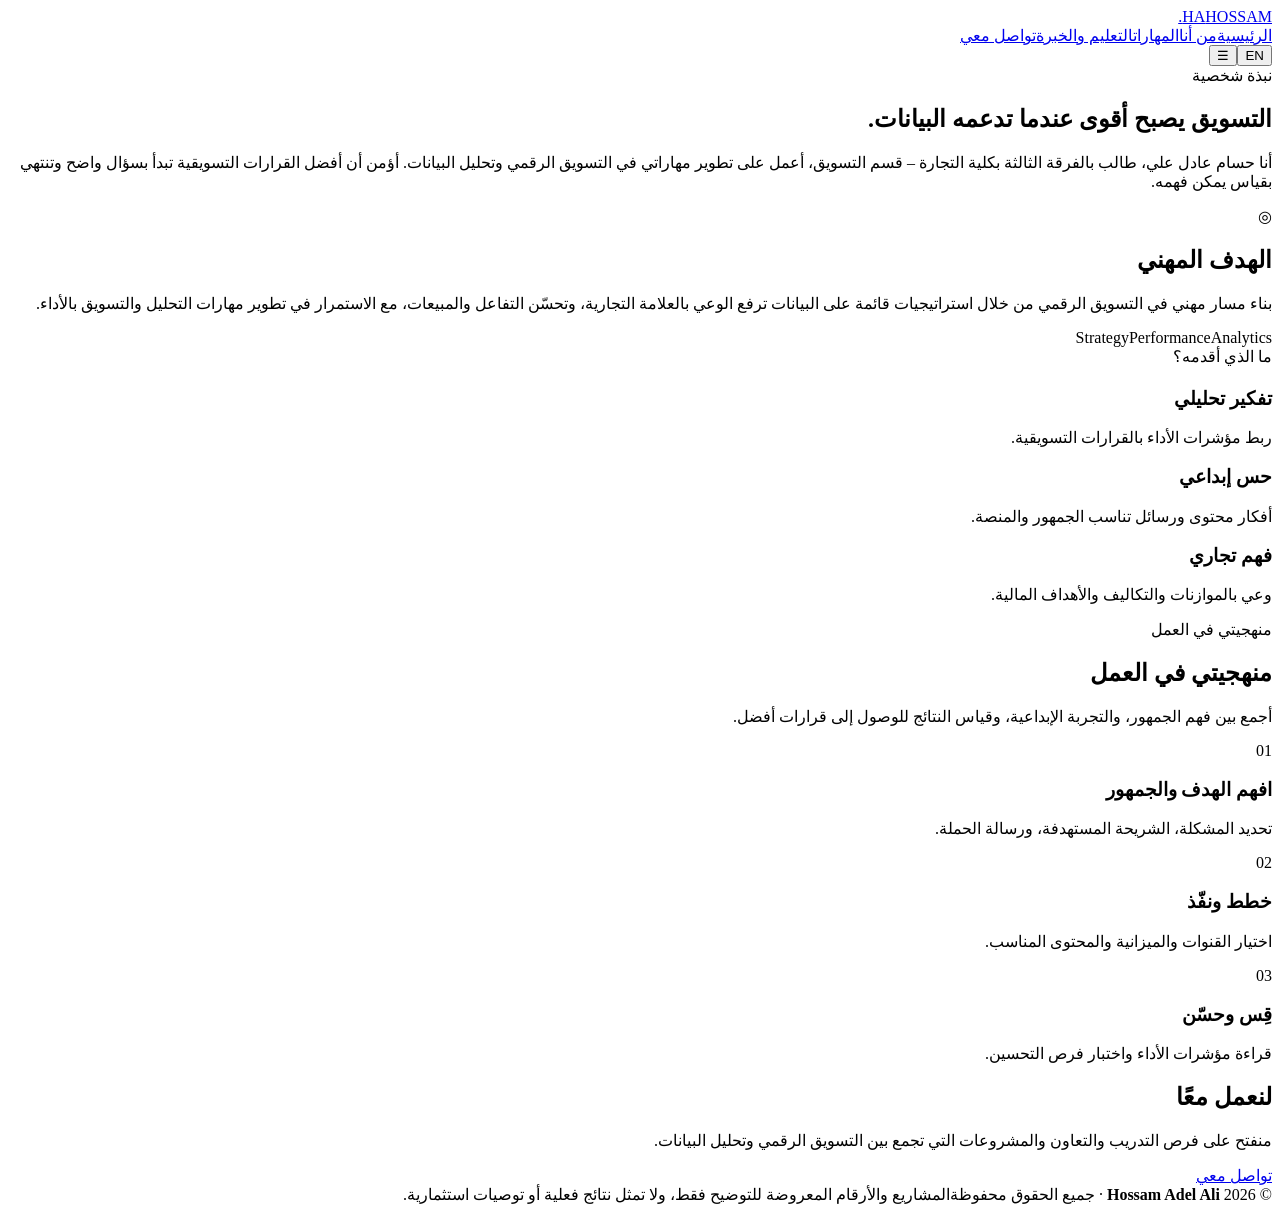
==== about.html @ 3d0e4c6d "Add files via upload" ====
<!doctype html><html lang="ar" dir="rtl"><head><meta charset="utf-8"><meta name="viewport" content="width=device-width, initial-scale=1"><meta name="theme-color" content="#030b16"><title>من أنا | حسام عادل علي</title><link rel="stylesheet" href="assets/style.css"><script defer src="assets/script.js"></script></head><body><header class="topbar"><div class="shell nav"><a class="brand" href="index.html"><span class="brand-mark">HA</span><span>HOSSAM<span style="color:var(--cyan)">.</span></span></a><nav class="navlinks"><a href="index.html" data-i18n="navHome">الرئيسية</a><a class="active" href="about.html" data-i18n="navAbout">من أنا</a><a href="skills.html" data-i18n="navSkills">المهارات</a><a href="education.html" data-i18n="navEducation">التعليم والخبرة</a><a href="contact.html" data-i18n="navContact">تواصل معي</a></nav><div class="navtools"><button class="lang-btn" type="button">EN</button><button class="menu-btn" type="button" aria-label="القائمة">☰</button></div></div></header><main class="shell"><section class="page-hero"><span class="eyebrow" data-i18n="aboutEyebrow">نبذة شخصية</span><h1 class="page-title" data-i18n="aboutTitle">التسويق يصبح أقوى عندما تدعمه البيانات.</h1><p class="lead" data-i18n="aboutDesc">أنا حسام عادل علي، طالب بالفرقة الثالثة بكلية التجارة – قسم التسويق، أعمل على تطوير مهاراتي في التسويق الرقمي وتحليل البيانات. أؤمن أن أفضل القرارات التسويقية تبدأ بسؤال واضح وتنتهي بقياس يمكن فهمه.</p></section><section class="section two-col"><article class="card"><div class="icon-box">◎</div><h2 data-i18n="objective">الهدف المهني</h2><p data-i18n="objectiveDesc">بناء مسار مهني في التسويق الرقمي من خلال استراتيجيات قائمة على البيانات ترفع الوعي بالعلامة التجارية، وتحسّن التفاعل والمبيعات، مع الاستمرار في تطوير مهارات التحليل والتسويق بالأداء.</p><div class="tags"><span class="tag">Strategy</span><span class="tag">Performance</span><span class="tag">Analytics</span></div></article><article class="card"><span class="eyebrow" data-i18n="strengths">ما الذي أقدمه؟</span><div style="margin-top:22px"><div class="timeline"><div class="timeline-item"><h3 data-i18n="strength1">تفكير تحليلي</h3><p data-i18n="strength1d">ربط مؤشرات الأداء بالقرارات التسويقية.</p></div><div class="timeline-item"><h3 data-i18n="strength2">حس إبداعي</h3><p data-i18n="strength2d">أفكار محتوى ورسائل تناسب الجمهور والمنصة.</p></div><div class="timeline-item"><h3 data-i18n="strength3">فهم تجاري</h3><p data-i18n="strength3d">وعي بالموازنات والتكاليف والأهداف المالية.</p></div></div></div></article></section><section class="section"><div class="section-head"><div><span class="eyebrow" data-i18n="approach">منهجيتي في العمل</span><h2 data-i18n="approach">منهجيتي في العمل</h2><p data-i18n="approachDesc">أجمع بين فهم الجمهور، والتجربة الإبداعية، وقياس النتائج للوصول إلى قرارات أفضل.</p></div></div><div class="grid-3"><article class="card"><div class="icon-box">01</div><h3 data-i18n="step1">افهم الهدف والجمهور</h3><p data-i18n="step1d">تحديد المشكلة، الشريحة المستهدفة، ورسالة الحملة.</p></article><article class="card"><div class="icon-box">02</div><h3 data-i18n="step2">خطط ونفّذ</h3><p data-i18n="step2d">اختيار القنوات والميزانية والمحتوى المناسب.</p></article><article class="card"><div class="icon-box">03</div><h3 data-i18n="step3">قِس وحسّن</h3><p data-i18n="step3d">قراءة مؤشرات الأداء واختبار فرص التحسين.</p></article></div></section><section class="cta"><div><h2 data-i18n="contactTitle">لنعمل معًا</h2><p data-i18n="contactDesc">منفتح على فرص التدريب والتعاون والمشروعات التي تجمع بين التسويق الرقمي وتحليل البيانات.</p></div><a class="btn btn-primary" href="contact.html" data-i18n="navContact">تواصل معي</a></section></main><footer class="footer"><div class="shell footer-inner"><span>© 2026 <b>Hossam Adel Ali</b> · <span data-i18n="footer">جميع الحقوق محفوظة</span></span><span data-i18n="disclaimer">المشاريع والأرقام المعروضة للتوضيح فقط، ولا تمثل نتائج فعلية أو توصيات استثمارية.</span></div></footer></body></html>
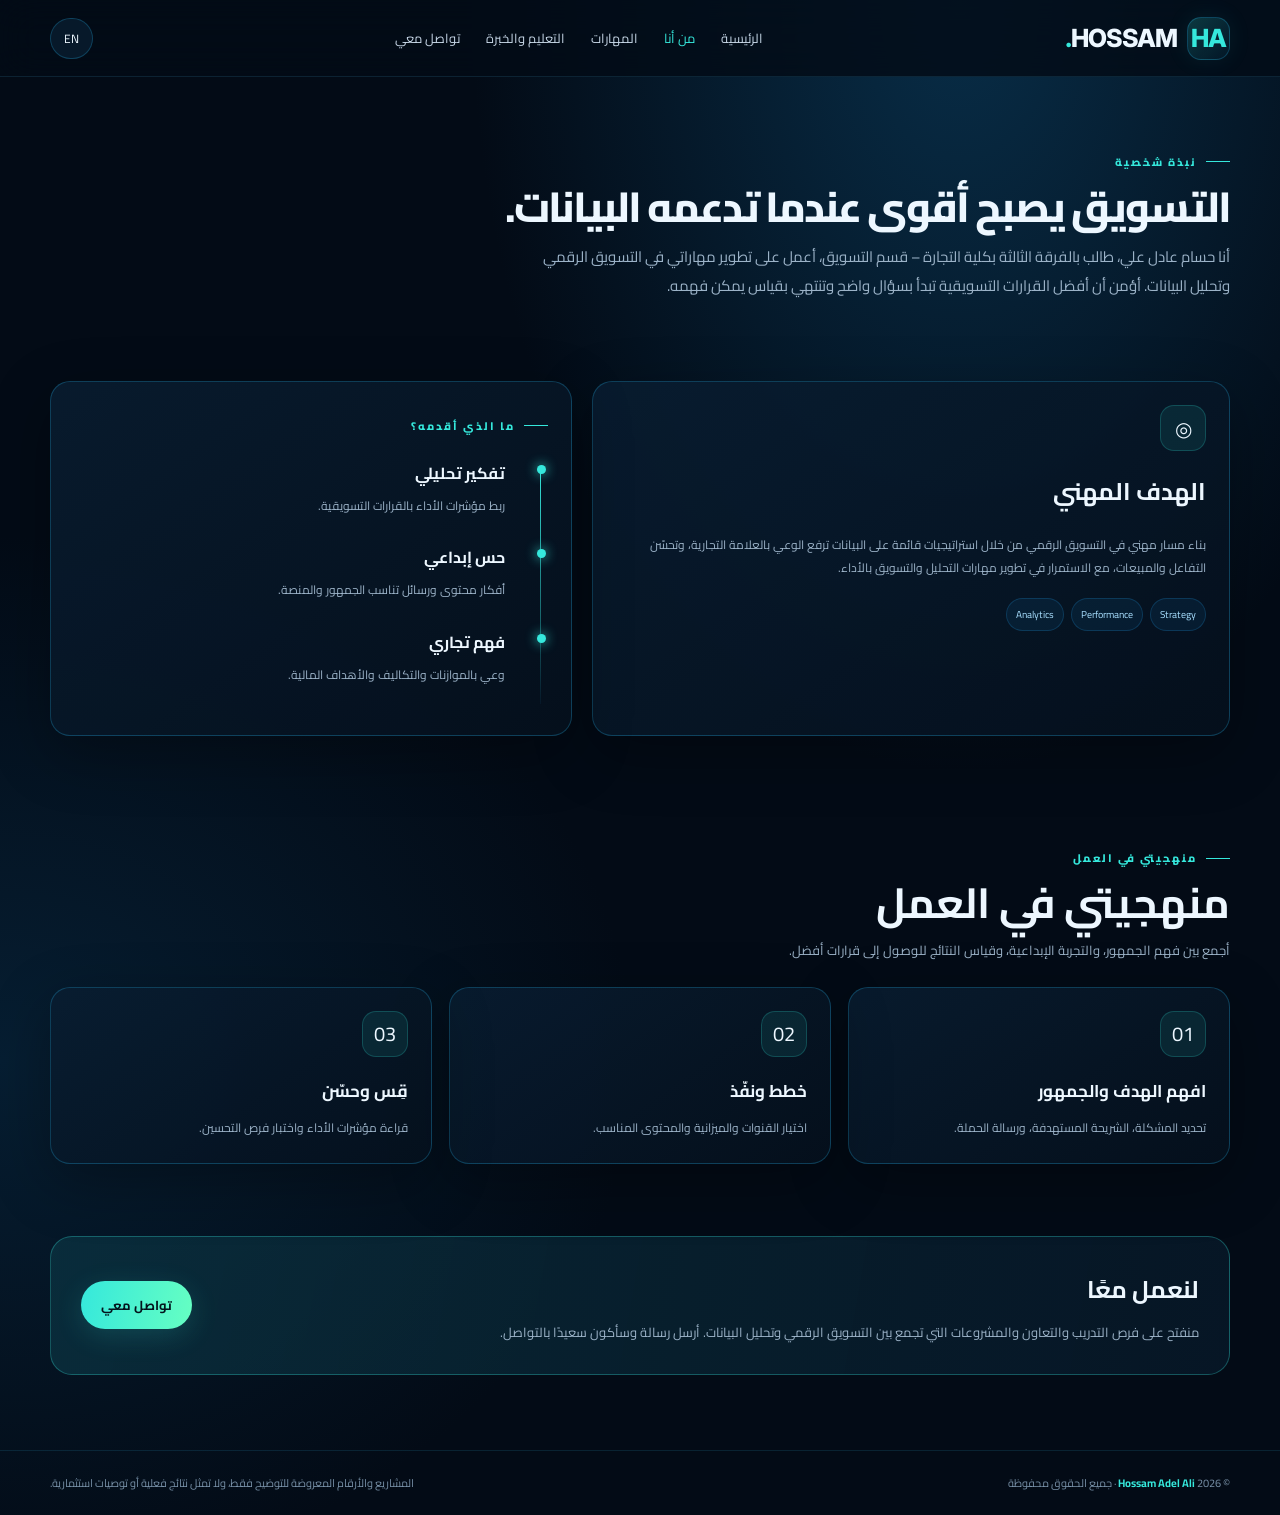
==== commit 2a1c97cc: "Fix file paths for CSS and JS in about.html Updated file paths for styles and scripts in about.html." ====
--- a/about.html
+++ b/about.html
@@ -1 +1 @@
-<!doctype html><html lang="ar" dir="rtl"><head><meta charset="utf-8"><meta name="viewport" content="width=device-width, initial-scale=1"><meta name="theme-color" content="#030b16"><title>من أنا | حسام عادل علي</title><link rel="stylesheet" href="assets/style.css"><script defer src="assets/script.js"></script></head><body><header class="topbar"><div class="shell nav"><a class="brand" href="index.html"><span class="brand-mark">HA</span><span>HOSSAM<span style="color:var(--cyan)">.</span></span></a><nav class="navlinks"><a href="index.html" data-i18n="navHome">الرئيسية</a><a class="active" href="about.html" data-i18n="navAbout">من أنا</a><a href="skills.html" data-i18n="navSkills">المهارات</a><a href="education.html" data-i18n="navEducation">التعليم والخبرة</a><a href="contact.html" data-i18n="navContact">تواصل معي</a></nav><div class="navtools"><button class="lang-btn" type="button">EN</button><button class="menu-btn" type="button" aria-label="القائمة">☰</button></div></div></header><main class="shell"><section class="page-hero"><span class="eyebrow" data-i18n="aboutEyebrow">نبذة شخصية</span><h1 class="page-title" data-i18n="aboutTitle">التسويق يصبح أقوى عندما تدعمه البيانات.</h1><p class="lead" data-i18n="aboutDesc">أنا حسام عادل علي، طالب بالفرقة الثالثة بكلية التجارة – قسم التسويق، أعمل على تطوير مهاراتي في التسويق الرقمي وتحليل البيانات. أؤمن أن أفضل القرارات التسويقية تبدأ بسؤال واضح وتنتهي بقياس يمكن فهمه.</p></section><section class="section two-col"><article class="card"><div class="icon-box">◎</div><h2 data-i18n="objective">الهدف المهني</h2><p data-i18n="objectiveDesc">بناء مسار مهني في التسويق الرقمي من خلال استراتيجيات قائمة على البيانات ترفع الوعي بالعلامة التجارية، وتحسّن التفاعل والمبيعات، مع الاستمرار في تطوير مهارات التحليل والتسويق بالأداء.</p><div class="tags"><span class="tag">Strategy</span><span class="tag">Performance</span><span class="tag">Analytics</span></div></article><article class="card"><span class="eyebrow" data-i18n="strengths">ما الذي أقدمه؟</span><div style="margin-top:22px"><div class="timeline"><div class="timeline-item"><h3 data-i18n="strength1">تفكير تحليلي</h3><p data-i18n="strength1d">ربط مؤشرات الأداء بالقرارات التسويقية.</p></div><div class="timeline-item"><h3 data-i18n="strength2">حس إبداعي</h3><p data-i18n="strength2d">أفكار محتوى ورسائل تناسب الجمهور والمنصة.</p></div><div class="timeline-item"><h3 data-i18n="strength3">فهم تجاري</h3><p data-i18n="strength3d">وعي بالموازنات والتكاليف والأهداف المالية.</p></div></div></div></article></section><section class="section"><div class="section-head"><div><span class="eyebrow" data-i18n="approach">منهجيتي في العمل</span><h2 data-i18n="approach">منهجيتي في العمل</h2><p data-i18n="approachDesc">أجمع بين فهم الجمهور، والتجربة الإبداعية، وقياس النتائج للوصول إلى قرارات أفضل.</p></div></div><div class="grid-3"><article class="card"><div class="icon-box">01</div><h3 data-i18n="step1">افهم الهدف والجمهور</h3><p data-i18n="step1d">تحديد المشكلة، الشريحة المستهدفة، ورسالة الحملة.</p></article><article class="card"><div class="icon-box">02</div><h3 data-i18n="step2">خطط ونفّذ</h3><p data-i18n="step2d">اختيار القنوات والميزانية والمحتوى المناسب.</p></article><article class="card"><div class="icon-box">03</div><h3 data-i18n="step3">قِس وحسّن</h3><p data-i18n="step3d">قراءة مؤشرات الأداء واختبار فرص التحسين.</p></article></div></section><section class="cta"><div><h2 data-i18n="contactTitle">لنعمل معًا</h2><p data-i18n="contactDesc">منفتح على فرص التدريب والتعاون والمشروعات التي تجمع بين التسويق الرقمي وتحليل البيانات.</p></div><a class="btn btn-primary" href="contact.html" data-i18n="navContact">تواصل معي</a></section></main><footer class="footer"><div class="shell footer-inner"><span>© 2026 <b>Hossam Adel Ali</b> · <span data-i18n="footer">جميع الحقوق محفوظة</span></span><span data-i18n="disclaimer">المشاريع والأرقام المعروضة للتوضيح فقط، ولا تمثل نتائج فعلية أو توصيات استثمارية.</span></div></footer></body></html>
+<!doctype html><html lang="ar" dir="rtl"><head><meta charset="utf-8"><meta name="viewport" content="width=device-width, initial-scale=1"><meta name="theme-color" content="#030b16"><title>من أنا | حسام عادل علي</title><link rel="stylesheet" href="style.css"><script defer src="/script.js"></script></head><body><header class="topbar"><div class="shell nav"><a class="brand" href="index.html"><span class="brand-mark">HA</span><span>HOSSAM<span style="color:var(--cyan)">.</span></span></a><nav class="navlinks"><a href="index.html" data-i18n="navHome">الرئيسية</a><a class="active" href="about.html" data-i18n="navAbout">من أنا</a><a href="skills.html" data-i18n="navSkills">المهارات</a><a href="education.html" data-i18n="navEducation">التعليم والخبرة</a><a href="contact.html" data-i18n="navContact">تواصل معي</a></nav><div class="navtools"><button class="lang-btn" type="button">EN</button><button class="menu-btn" type="button" aria-label="القائمة">☰</button></div></div></header><main class="shell"><section class="page-hero"><span class="eyebrow" data-i18n="aboutEyebrow">نبذة شخصية</span><h1 class="page-title" data-i18n="aboutTitle">التسويق يصبح أقوى عندما تدعمه البيانات.</h1><p class="lead" data-i18n="aboutDesc">أنا حسام عادل علي، طالب بالفرقة الثالثة بكلية التجارة – قسم التسويق، أعمل على تطوير مهاراتي في التسويق الرقمي وتحليل البيانات. أؤمن أن أفضل القرارات التسويقية تبدأ بسؤال واضح وتنتهي بقياس يمكن فهمه.</p></section><section class="section two-col"><article class="card"><div class="icon-box">◎</div><h2 data-i18n="objective">الهدف المهني</h2><p data-i18n="objectiveDesc">بناء مسار مهني في التسويق الرقمي من خلال استراتيجيات قائمة على البيانات ترفع الوعي بالعلامة التجارية، وتحسّن التفاعل والمبيعات، مع الاستمرار في تطوير مهارات التحليل والتسويق بالأداء.</p><div class="tags"><span class="tag">Strategy</span><span class="tag">Performance</span><span class="tag">Analytics</span></div></article><article class="card"><span class="eyebrow" data-i18n="strengths">ما الذي أقدمه؟</span><div style="margin-top:22px"><div class="timeline"><div class="timeline-item"><h3 data-i18n="strength1">تفكير تحليلي</h3><p data-i18n="strength1d">ربط مؤشرات الأداء بالقرارات التسويقية.</p></div><div class="timeline-item"><h3 data-i18n="strength2">حس إبداعي</h3><p data-i18n="strength2d">أفكار محتوى ورسائل تناسب الجمهور والمنصة.</p></div><div class="timeline-item"><h3 data-i18n="strength3">فهم تجاري</h3><p data-i18n="strength3d">وعي بالموازنات والتكاليف والأهداف المالية.</p></div></div></div></article></section><section class="section"><div class="section-head"><div><span class="eyebrow" data-i18n="approach">منهجيتي في العمل</span><h2 data-i18n="approach">منهجيتي في العمل</h2><p data-i18n="approachDesc">أجمع بين فهم الجمهور، والتجربة الإبداعية، وقياس النتائج للوصول إلى قرارات أفضل.</p></div></div><div class="grid-3"><article class="card"><div class="icon-box">01</div><h3 data-i18n="step1">افهم الهدف والجمهور</h3><p data-i18n="step1d">تحديد المشكلة، الشريحة المستهدفة، ورسالة الحملة.</p></article><article class="card"><div class="icon-box">02</div><h3 data-i18n="step2">خطط ونفّذ</h3><p data-i18n="step2d">اختيار القنوات والميزانية والمحتوى المناسب.</p></article><article class="card"><div class="icon-box">03</div><h3 data-i18n="step3">قِس وحسّن</h3><p data-i18n="step3d">قراءة مؤشرات الأداء واختبار فرص التحسين.</p></article></div></section><section class="cta"><div><h2 data-i18n="contactTitle">لنعمل معًا</h2><p data-i18n="contactDesc">منفتح على فرص التدريب والتعاون والمشروعات التي تجمع بين التسويق الرقمي وتحليل البيانات.</p></div><a class="btn btn-primary" href="contact.html" data-i18n="navContact">تواصل معي</a></section></main><footer class="footer"><div class="shell footer-inner"><span>© 2026 <b>Hossam Adel Ali</b> · <span data-i18n="footer">جميع الحقوق محفوظة</span></span><span data-i18n="disclaimer">المشاريع والأرقام المعروضة للتوضيح فقط، ولا تمثل نتائج فعلية أو توصيات استثمارية.</span></div></footer></body></html>
--- a/style.css
+++ b/style.css
@@ -0,0 +1,2 @@
+@import url('https://fonts.googleapis.com/css2?family=Cairo:wght@400;500;600;700;800&family=Inter:wght@400;500;600;700;800&display=swap');
+:root{--bg:#030b16;--panel:rgba(8,24,42,.78);--panel2:#07182a;--line:rgba(41,198,255,.24);--cyan:#35e8dc;--blue:#23a8ff;--text:#edf7ff;--muted:#9cb3c8;--green:#46ffc1;--shadow:0 18px 60px rgba(0,0,0,.3)}*{box-sizing:border-box}html{scroll-behavior:smooth}body{margin:0;background:radial-gradient(ellipse at 75% 0%,#082d47 0,transparent 36%),radial-gradient(ellipse at 0% 70%,#061e32 0,transparent 35%),var(--bg);color:var(--text);font-family:'Cairo',sans-serif;min-height:100vh;overflow-x:hidden}body[dir="ltr"]{font-family:'Inter',sans-serif}a{color:inherit;text-decoration:none}button,input,textarea{font:inherit}.shell{width:min(1180px,calc(100% - 40px));margin:auto}.topbar{position:sticky;top:0;z-index:20;background:rgba(3,11,22,.82);backdrop-filter:blur(18px);border-bottom:1px solid rgba(83,207,255,.12)}.nav{height:76px;display:flex;align-items:center;justify-content:space-between;gap:24px}.brand{display:flex;align-items:center;gap:10px;font-family:Inter,sans-serif;font-weight:800;letter-spacing:-1px;font-size:25px}.brand-mark{display:grid;place-items:center;width:43px;height:43px;border-radius:14px;border:1px solid var(--line);background:linear-gradient(135deg,rgba(53,232,220,.2),rgba(35,168,255,.06));color:var(--cyan);box-shadow:0 0 25px rgba(53,232,220,.08)}.navlinks{display:flex;align-items:center;gap:26px;color:#c7d7e7;font-size:13px}.navlinks a{padding:9px 0;transition:.2s}.navlinks a:hover,.navlinks a.active{color:var(--cyan)}.navtools{display:flex;align-items:center;gap:10px}.lang-btn,.menu-btn{border:1px solid var(--line);background:#07192a;color:var(--text);border-radius:999px;padding:8px 13px;cursor:pointer;font-size:12px}.menu-btn{display:none}.hero{display:grid;grid-template-columns:1.04fr .96fr;gap:45px;align-items:center;padding:70px 0 56px;min-height:610px}.eyebrow{display:inline-flex;align-items:center;gap:9px;color:var(--cyan);font-size:11px;font-weight:800;letter-spacing:2px;text-transform:uppercase}.eyebrow:before{content:'';width:24px;height:1px;background:var(--cyan)}h1,h2,h3,p{margin-top:0}h1{font-size:clamp(40px,5.2vw,68px);line-height:1.12;letter-spacing:-2px;margin:18px 0 14px;font-weight:800}h1 .accent{background:linear-gradient(100deg,var(--cyan),#70aaff);-webkit-background-clip:text;background-clip:text;color:transparent}.hero h2{font-size:19px;color:#d8e7f6;margin-bottom:18px}.lead{font-size:15px;line-height:1.95;color:var(--muted);max-width:600px}.hero-actions{display:flex;gap:12px;flex-wrap:wrap;margin:27px 0 24px}.btn{display:inline-flex;align-items:center;justify-content:center;gap:10px;padding:12px 20px;border-radius:999px;font-weight:700;font-size:13px;border:1px solid var(--line);transition:transform .2s,box-shadow .2s;cursor:pointer}.btn:hover{transform:translateY(-3px)}.btn-primary{color:#03141c;background:linear-gradient(100deg,var(--cyan),#66ffc2);border:0;box-shadow:0 7px 28px rgba(53,232,220,.16)}.btn-ghost{background:rgba(7,25,42,.6);color:var(--text)}.socials{display:flex;gap:10px;align-items:center}.socials a{display:grid;place-items:center;width:36px;height:36px;border:1px solid var(--line);border-radius:11px;color:var(--muted);font-size:12px;font-weight:700}.socials a:hover{color:var(--cyan);border-color:var(--cyan)}.visual{position:relative;min-height:440px;border:1px solid var(--line);border-radius:26px;overflow:hidden;background:linear-gradient(145deg,rgba(9,34,57,.9),rgba(4,13,25,.85));box-shadow:var(--shadow)}.visual:before{content:'';position:absolute;inset:0;background:linear-gradient(0deg,rgba(3,11,22,.4),transparent 55%),radial-gradient(circle at 55% 40%,rgba(35,168,255,.15),transparent 42%)}.chart-grid{position:absolute;inset:0;background-image:linear-gradient(rgba(52,191,255,.08) 1px,transparent 1px),linear-gradient(90deg,rgba(52,191,255,.08) 1px,transparent 1px);background-size:36px 36px;mask-image:linear-gradient(black,transparent 90%)}.chart-line{position:absolute;left:5%;right:4%;bottom:16%;height:48%;border-bottom:2px solid var(--cyan);clip-path:polygon(0 80%,10% 65%,18% 74%,29% 42%,38% 54%,48% 20%,58% 37%,69% 18%,80% 30%,91% 0,100% 8%,100% 10%,91% 3%,80% 33%,69% 21%,58% 40%,48% 23%,38% 57%,29% 45%,18% 77%,10% 68%,0 83%);background:linear-gradient(180deg,rgba(53,232,220,.18),transparent)}.candles{position:absolute;inset:18% 7% 20%;display:flex;align-items:stretch;justify-content:space-around;opacity:.72}.candle{width:7px;position:relative;background:var(--green);height:var(--h);align-self:flex-end;box-shadow:0 0 13px rgba(70,255,193,.2)}.candle:before{content:'';position:absolute;left:3px;top:-10px;height:calc(100% + 20px);width:1px;background:inherit}.candle:nth-child(3n){background:#ff6b91}.floating-card{position:absolute;padding:14px 16px;border:1px solid rgba(53,232,220,.4);border-radius:16px;background:rgba(3,16,29,.82);backdrop-filter:blur(15px);box-shadow:0 12px 30px rgba(0,0,0,.25)}.floating-card small{display:block;color:var(--muted);font-size:10px;margin-bottom:6px}.floating-card strong{font:700 22px Inter,sans-serif;color:var(--cyan)}.float-a{top:13%;left:8%}.float-b{right:7%;top:28%}.float-c{left:12%;bottom:9%}.profile-orb{position:absolute;width:165px;height:165px;left:50%;top:47%;transform:translate(-50%,-50%);border-radius:50%;display:grid;place-items:center;background:radial-gradient(circle at 35% 30%,#1e526b,#071725 70%);border:1px solid rgba(53,232,220,.5);box-shadow:0 0 60px rgba(35,168,255,.18),inset 0 0 35px rgba(53,232,220,.1)}.profile-orb span{font:800 46px Inter,sans-serif;letter-spacing:-4px;color:var(--cyan)}.visual-caption{position:absolute;bottom:20px;right:22px;left:22px;display:flex;justify-content:space-between;align-items:center;color:#b7d1e6;font-size:11px}.visual-caption b{color:var(--cyan)}.stats{display:grid;grid-template-columns:repeat(4,1fr);gap:14px;margin:0 0 70px}.stat{border:1px solid var(--line);background:var(--panel);padding:20px;border-radius:18px}.stat strong{display:block;color:var(--cyan);font:800 25px Inter,sans-serif;margin-bottom:7px}.stat span{font-size:12px;color:var(--muted)}.section{padding:30px 0 72px}.section-head{display:flex;align-items:end;justify-content:space-between;gap:20px;margin-bottom:25px}.section-head h2,.page-title{font-size:clamp(28px,4vw,42px);line-height:1.2;margin:10px 0;color:var(--text)}.section-head p{color:var(--muted);font-size:13px;max-width:470px;line-height:1.8;margin-bottom:0}.grid-3{display:grid;grid-template-columns:repeat(3,1fr);gap:17px}.card{border:1px solid var(--line);background:linear-gradient(145deg,rgba(9,29,49,.88),rgba(5,16,29,.88));border-radius:20px;padding:23px;box-shadow:var(--shadow);transition:transform .22s,border-color .22s}.card:hover{transform:translateY(-5px);border-color:rgba(53,232,220,.6)}.icon-box{display:grid;place-items:center;width:46px;height:46px;border-radius:14px;background:rgba(53,232,220,.09);border:1px solid rgba(53,232,220,.2);font-size:20px;margin-bottom:18px}.card h3{font-size:17px;margin-bottom:10px}.card p{font-size:12px;line-height:1.9;color:var(--muted);margin-bottom:0}.tags{display:flex;gap:7px;flex-wrap:wrap;margin-top:18px}.tag{font-size:10px;padding:6px 9px;border-radius:999px;background:rgba(35,168,255,.08);border:1px solid rgba(35,168,255,.19);color:#a8dfff}.project-visual{height:140px;border-radius:13px;overflow:hidden;position:relative;margin:-5px -5px 18px;background:linear-gradient(135deg,#07354b,#071525)}.project-visual:before{content:'';position:absolute;inset:0;background:linear-gradient(rgba(53,232,220,.07) 1px,transparent 1px),linear-gradient(90deg,rgba(53,232,220,.07) 1px,transparent 1px);background-size:18px 18px}.mini-bars{position:absolute;inset:25px 18px 18px;display:flex;align-items:end;gap:8px}.mini-bars i{flex:1;height:var(--h);background:linear-gradient(0deg,#1686ff,var(--cyan));border-radius:4px 4px 0 0;opacity:.8}.project-visual .mini-label{position:absolute;top:14px;left:16px;color:#b5f9ff;font:700 10px Inter,sans-serif;letter-spacing:1px}.project-note{display:inline-block;margin-top:14px;font-size:10px;color:#ffd88a;border:1px solid rgba(255,216,138,.25);background:rgba(255,216,138,.06);border-radius:999px;padding:5px 9px}.cta{margin:0 0 75px;padding:30px;border:1px solid rgba(53,232,220,.3);border-radius:22px;background:linear-gradient(100deg,rgba(12,56,70,.65),rgba(7,23,39,.9));display:flex;align-items:center;justify-content:space-between;gap:25px}.cta h2{font-size:24px;margin-bottom:8px}.cta p{color:var(--muted);font-size:13px;margin:0}.page-hero{padding:64px 0 36px}.page-hero .lead{max-width:720px}.two-col{display:grid;grid-template-columns:1.1fr .9fr;gap:20px}.list{list-style:none;padding:0;margin:0}.list li{position:relative;padding:9px 25px 9px 0;color:var(--muted);font-size:13px;line-height:1.8}.list li:before{content:'✓';position:absolute;right:0;color:var(--cyan);font-weight:800}.timeline{position:relative;padding-right:25px}.timeline:before{content:'';position:absolute;right:7px;top:8px;bottom:8px;width:1px;background:linear-gradient(var(--cyan),rgba(35,168,255,.05))}.timeline-item{position:relative;padding:0 18px 26px 0}.timeline-item:before{content:'';position:absolute;right:-23px;top:7px;width:9px;height:9px;border-radius:50%;background:var(--cyan);box-shadow:0 0 12px var(--cyan)}.timeline-item h3{font-size:16px;margin-bottom:7px}.timeline-item p{font-size:12px;color:var(--muted);line-height:1.8;margin:0}.skill-group{margin-bottom:18px}.skill-row{display:flex;justify-content:space-between;gap:12px;font-size:12px;margin:15px 0 8px}.skill-row span:last-child{color:var(--cyan);font-family:Inter,sans-serif}.progress{height:6px;border-radius:99px;background:#10273a;overflow:hidden}.progress i{display:block;height:100%;width:var(--w);background:linear-gradient(90deg,var(--blue),var(--cyan));border-radius:99px}.contact-layout{display:grid;grid-template-columns:.9fr 1.1fr;gap:20px}.contact-item{display:flex;gap:14px;align-items:center;padding:16px 0;border-bottom:1px solid rgba(53,232,220,.12)}.contact-item:last-child{border:0}.contact-item .icon-box{margin:0;flex-shrink:0}.contact-item small{display:block;color:var(--muted);font-size:11px;margin-bottom:3px}.contact-item a,.contact-item strong{font-size:13px;overflow-wrap:anywhere}.form-grid{display:grid;grid-template-columns:1fr 1fr;gap:14px}.field{display:flex;flex-direction:column;gap:7px}.field.full{grid-column:1/-1}.field label{font-size:12px;color:#c8d8e8}.field input,.field textarea{width:100%;border:1px solid rgba(53,232,220,.2);border-radius:12px;background:#041321;color:var(--text);padding:13px 14px;outline:none}.field input:focus,.field textarea:focus{border-color:var(--cyan);box-shadow:0 0 0 3px rgba(53,232,220,.07)}.field textarea{min-height:130px;resize:vertical}.footer{border-top:1px solid rgba(53,207,255,.12);padding:22px 0;color:#7891a8;font-size:11px}.footer-inner{display:flex;align-items:center;justify-content:space-between;gap:15px}.footer b{color:var(--cyan)}.notice{color:#ffd88a;font-size:11px;line-height:1.8;margin-top:15px}.empty-state{padding:35px;text-align:center;border:1px dashed var(--line);border-radius:18px;color:var(--muted)}[dir="ltr"] .list li{padding:9px 0 9px 25px}[dir="ltr"] .list li:before{right:auto;left:0}[dir="ltr"] .timeline{padding-right:0;padding-left:25px}[dir="ltr"] .timeline:before{right:auto;left:7px}[dir="ltr"] .timeline-item{padding:0 0 26px 18px}[dir="ltr"] .timeline-item:before{right:auto;left:-23px}[dir="ltr"] .visual-caption{direction:ltr}[dir="ltr"] .field{text-align:left}@media(max-width:900px){.hero{grid-template-columns:1fr;padding-top:48px;gap:28px}.visual{min-height:380px}.stats{grid-template-columns:repeat(2,1fr)}.grid-3{grid-template-columns:repeat(2,1fr)}.two-col,.contact-layout{grid-template-columns:1fr}.navlinks{gap:14px}.navlinks a{font-size:12px}}@media(max-width:650px){.shell{width:min(100% - 28px,1180px)}.nav{height:68px}.brand{font-size:21px}.brand-mark{width:38px;height:38px}.menu-btn{display:inline-flex}.navlinks{display:none;position:absolute;top:68px;left:14px;right:14px;padding:18px;background:rgba(3,14,27,.97);border:1px solid var(--line);border-radius:16px;flex-direction:column;align-items:stretch;gap:4px}.navlinks.open{display:flex}.navlinks a{padding:10px 12px}.hero{padding:40px 0 35px;min-height:auto}h1{font-size:43px;letter-spacing:-1.5px}.hero h2{font-size:16px}.lead{font-size:13px}.visual{min-height:340px}.profile-orb{width:125px;height:125px}.profile-orb span{font-size:35px}.floating-card strong{font-size:18px}.floating-card{padding:10px 12px}.float-a{top:9%;left:5%}.float-b{right:4%;top:26%}.float-c{left:5%;bottom:8%}.section{padding-bottom:50px}.section-head{align-items:start;flex-direction:column}.grid-3{grid-template-columns:1fr}.stats{gap:9px;margin-bottom:40px}.stat{padding:15px}.stat strong{font-size:22px}.cta{align-items:flex-start;flex-direction:column;padding:23px}.form-grid{grid-template-columns:1fr}.field.full{grid-column:auto}.footer-inner{flex-direction:column;align-items:flex-start}.page-hero{padding:44px 0 26px}}@media(prefers-reduced-motion:reduce){*{scroll-behavior:auto!important;transition:none!important}}
